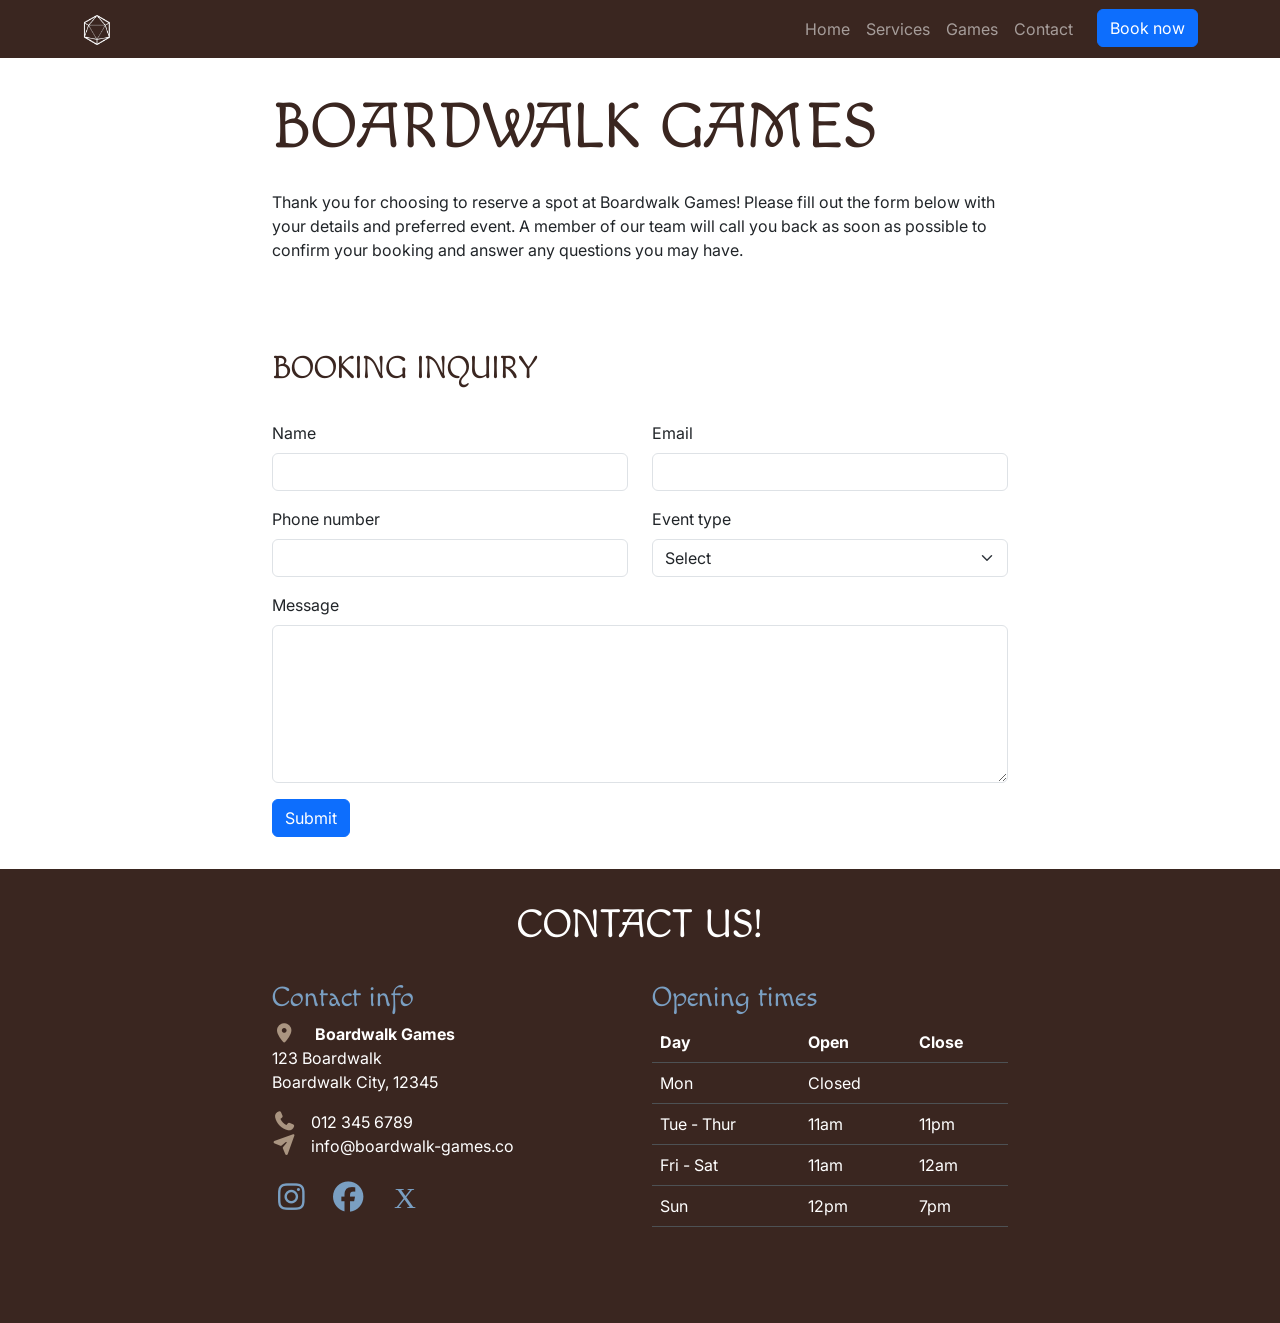
==== booking.html @ da24de38 "Add the booking page" ====
<!DOCTYPE html>
<html lang="en">

<head>
    <meta charset="UTF-8">
    <meta name="viewport" content="width=device-width, initial-scale=1.0">
    <meta name="description"
        content="Boardwalk Games, your ultimate gaming retreat! Perfect for casual gamers, enthusiasts, and student gatherings. Visit us for your next adventure in board gaming.">
    <title>Boardwalk Games | Booking inquiry</title> <!-- favicon -->
    <link rel="apple-touch-icon" sizes="180x180" href="assets/favicon/apple-touch-icon.png">
    <link rel="icon" type="image/png" sizes="32x32" href="assets/favicon/favicon-32x32.png">
    <link rel="icon" type="image/png" sizes="16x16" href="assets/favicon/favicon-16x16.png">
    <!-- stylesheet -->
    <link rel="stylesheet" href="vendor/bootstrap/bootstrap.min.css">
    <link rel="stylesheet" href="assets/css/style.css">
    <!-- Font-Awesome stylesheet -->
    <link rel="stylesheet" href="vendor/font-awesome/css/all.min.css">
</head>

<!-- Classes on body work with mt-auto on footer to keep it down at the bottom -->

<body class="d-flex flex-column min-vh-100">

    <!-- Navigation bar -->
    <nav id="navbar" class="navbar navbar-expand-lg" data-bs-theme="dark">
        <div class="container">
            <a class="navbar-brand" href=".">
                <img src="assets/images/logo-sm-white.png" alt="Boardwalk Games logo" class="logo">
            </a>
            <button class="navbar-toggler" type="button" data-bs-toggle="collapse"
                data-bs-target="#navbarSupportedContent" aria-controls="navbarSupportedContent" aria-expanded="false"
                aria-label="Toggle navigation">
                <span class="navbar-toggler-icon"></span>
            </button>
            <div class="collapse navbar-collapse" id="navbarSupportedContent">
                <ul class="navbar-nav ms-auto">
                    <li class="nav-item">
                        <a class="nav-link" href=".">Home</a>
                    </li>
                    <li class="nav-item">
                        <a class="nav-link" href="./#services">Services</a>
                    </li>
                    <li class="nav-item">
                        <a class="nav-link" href="game-library.html">Games</a>
                    </li>
                    <li class="nav-item">
                        <a class="nav-link" href="#contact">Contact</a>
                    </li>
                    <li class="nav-item">
                        <a class="btn btn-primary ms-lg-3" href="booking.html" aria-current="page">Book now</a>
                    </li>
                </ul>
            </div>
        </div>
    </nav>

    <!-- header section -->
    <header id="header" class="container section">
        <div class="row justify-content-center">
            <div class="col-12 col-md-8 text-center text-xl-start">
                <h1 class="display-3">Boardwalk Games</h1>
                <p class="my-4">
                    Thank you for choosing to reserve a spot at Boardwalk Games! Please
                    fill out the form below with your details and preferred event. A
                    member of our team will call you back as soon as possible to confirm
                    your booking and answer any questions you may have.
                </p>
            </div>
        </div>
    </header>

    <main>
        <!-- Booking inquiry form section -->
        <section id="booking-form" class="container section">
            <div class="row justify-content-center">
                <div class="col-12 col-md-8">
                    <h2>Booking inquiry</h2>
                    <form>
                        <div class="row">
                            <div class="col-12 col-lg-6 mb-3">
                                <label for="name" class="form-label">Name</label>
                                <input class="form-control" id="name" name="name" type="text" required>
                            </div>
                            <div class="col-12 col-lg-6 mb-3">
                                <label for="email" class="form-label">Email</label>
                                <input class="form-control" id="email" name="email" type="email" required>
                            </div>
                            <div class="col-12 col-lg-6 mb-3">
                                <label for="phone" class="form-label">Phone number</label>
                                <input class="form-control" id="phone" name="phone" type="text" required>
                            </div>
                            <div class="col-12 col-lg-6 mb-3">
                                <label for="event-type" class="form-label">Event type</label>
                                <select id="event-type" class="form-select" name="event-type" required>
                                    <option value="" selected>Select</option>
                                    <option value="regular-play">Reserve a table</option>
                                    <option value="dnd">Dungeons & Dragons</option>
                                    <option value="retro-night">Retro Game Night</option>
                                    <option value="tournament">Tournament</option>
                                    <option value="kids-party">Kids party</option>
                                </select>
                            </div>
                            <div class="col-12 mb-3">
                                <label for="message" class="form-label">Message</label>
                                <textarea class="form-control" rows="6" id="message" name="message" required></textarea>
                            </div>
                        </div>

                        <button type="submit" class="btn btn-primary">Submit</button>
                    </form>
                </div>
            </div>
        </section>
    </main>

    <!-- footer - contact section -->
    <footer id="contact" class="mt-auto">
        <div class="container section">
            <div class="row justify-content-center">
                <div class="col-12 text-center">
                    <h2 class="display-6">Contact us!</h2>
                </div>
                <!-- Contact info -->
                <div class="col-12 col-md-6 col-xl-4">
                    <h3 class="subheading-colour">Contact info</h3>
                    <address>
                        <i class="fa-solid fa-location-dot"></i> <strong>Boardwalk Games</strong><br>
                        123 Boardwalk<br>
                        Boardwalk City, 12345<br>
                    </address>
                    <p><i class="fa-solid fa-phone"></i>012 345 6789<br>
                        <i class="fa-solid fa-paper-plane"></i>info@boardwalk-games.co
                    </p>
                    <div class="social-links my-4">
                        <a href="https://www.instagram.com/" target="_blank" rel="noopener"
                            aria-label="Visit our Instagram page (opens in a new tab)"><i
                                class="fa-brands fa-instagram"></i></a>
                        <a href="https://www.facebook.com/" target="_blank" rel="noopener"
                            aria-label="Visit our Facebook page (opens in a new tab)"><i
                                class="fa-brands fa-facebook"></i></a>
                        <a href="https://x.com/" target="_blank" rel="noopener"
                            aria-label="Visit our X page (opens in a new tab)"><i class="fa-brands fa-x"></i></a>
                    </div>
                </div>
                <!-- Opening times -->
                <div class="col-12 col-md-6 col-xl-4">
                    <h3 class="subheading-colour">Opening times</h3>
                    <table class="table table-dark">
                        <tr>
                            <th>Day</th>
                            <th>Open</th>
                            <th>Close</th>
                        </tr>
                        <tr>
                            <td>Mon</td>
                            <td>Closed</td>
                            <td></td>
                        </tr>
                        <tr>
                            <td>Tue - Thur</td>
                            <td>11am</td>
                            <td>11pm</td>
                        </tr>
                        <tr>
                            <td>Fri - Sat</td>
                            <td>11am</td>
                            <td>12am</td>
                        </tr>
                        <tr>
                            <td>Sun</td>
                            <td>12pm</td>
                            <td>7pm</td>
                        </tr>
                    </table>
                </div>
            </div>
        </div>
    </footer>

    <script src="vendor/bootstrap/bootstrap.bundle.min.js"></script>
</body>

</html>
---- assets/css/style.css ----
@import url("https://fonts.bunny.net/css?family=inter:400,400i,700,700i|macondo:400");

:root {
    --primary-font: "Inter", sans-serif;
    --secondary-font: "Macondo", cursive;
    --primary-colour: #3a2620; /* dark brown */
    --secondary-colour: #aa9581; /* light brown */
    --highlight-colour: #416a8e; /* blue */
    --highlight-colour-light: #7a9fc2; /* light blue */
}

body {
    font-family: var(--primary-font);
}

h1,
h2,
h3 {
    font-family: var(--secondary-font);
    color: var(--primary-colour);
}

h1,
h2 {
    text-transform: uppercase;
}

h2 {
    margin-bottom: 2rem;
}

.subheading-colour {
    color: var(--highlight-colour);
}

.section {
    margin-top: 2rem;
    margin-bottom: 2rem;
}

/* navbar */
#navbar {
    background-color: var(--primary-colour);
}

#navbar .logo {
    width: 30px;
}

/* header */

#header .lead {
    font-family: var(--secondary-font);
}

/* services */

#services .card-footer {
    font-weight: bold;
    color: var(--highlight-colour);
    background-color: transparent;
}

#services .card {
    margin-bottom: 1.5rem;
}

/* games library */

.games .card-footer {
    background-color: transparent;
    border-width: 0;
}

.games .card {
    margin-bottom: 1.5rem;
}

.games .game-data-caption
{
    font-style: italic;
}

/* footer */

#contact {
    background-color: var(--primary-colour);
    color: white;
    padding-bottom: 3rem;
}

#contact h2 {
    color: white;
}

#contact .subheading-colour {
    color: var(--highlight-colour-light);
}

#contact i {
    color: var(--secondary-colour);
    font-size: 1.2rem;
    margin-right: 15px;
}

#contact .social-links i {
    color: var(--highlight-colour-light);
    font-size: 1.9rem;
    transition: color 0.3s ease-in-out;
}

#contact .social-links i:hover {
    color: var(--secondary-colour);
}

#contact .table-dark * {
    background-color: transparent;
}

/* Medium devices, tablets and up */
@media screen and (min-width: 768px) {
    /* Make the services cards the same height so the bases align */
    #services .card-body {
        min-height: 190px;
    }

    /* Make the game cards the same height so the bases align */
    #fav-games .card-body {
        min-height: 215px;
    }
}

/* Large devices, small laptops and up */
@media screen and (min-width: 992px) {
    /* Make the services cards the same height so the bases align */
    #services .card-body {
        min-height: auto;
    }

    /* Make the game cards the same height so the bases align */
    #fav-games .card-body {
        min-height: auto;
    }
}

/* Extra-large devices, laptops and up */
@media screen and (min-width: 1200px) {
    /* Make the services cards the same height so the bases align */
    #services .card-body {
        min-height: 220px;
    }

    /* Make the game cards the same height so the bases align */
    #fav-games .card-body {
        min-height: 270px;
    }
}

/* Extra-extra-large devices, larger laptops and up */
@media screen and (min-width: 1400px) {
    /* Make the services cards the same height so the bases align */
    #services .card-body {
        min-height: 200px;
    }

    /* Make the game cards the same height so the bases align */
    #new-games .card-body {
        min-height: 195px;
    }
    #fav-games .card-body {
        min-height: 220px;
    }
}

/* grid visualisation CSS for testing */
/*
.container,
.row {
    border: 2px solid black;
}

.col-12 {
    border: 2px solid white;
    background-color: lightgray;
}
*/
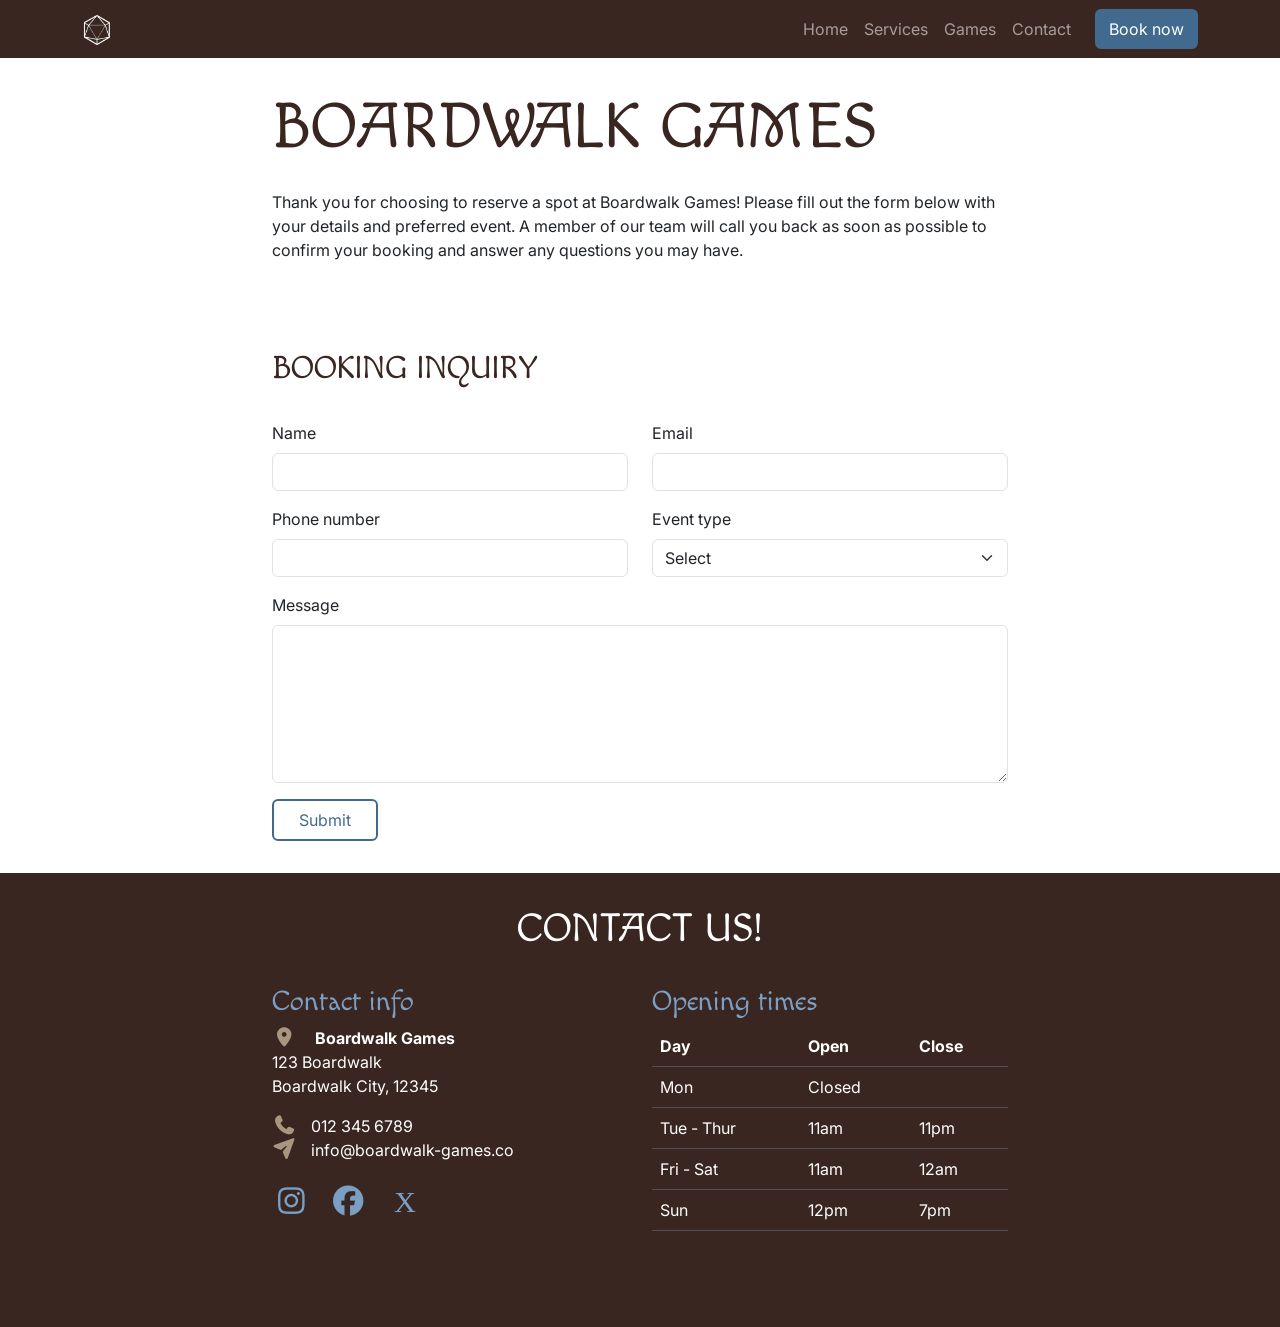
==== commit db818f71: "Style buttons to harmonise with rest of design" ====
--- a/booking.html
+++ b/booking.html
@@ -47,7 +47,7 @@
                         <a class="nav-link" href="#contact">Contact</a>
                     </li>
                     <li class="nav-item">
-                        <a class="btn btn-primary ms-lg-3" href="booking.html" aria-current="page">Book now</a>
+                        <a class="btn custom-button-filled ms-lg-3" href="booking.html" aria-current="page">Book now</a>
                     </li>
                 </ul>
             </div>
@@ -75,7 +75,7 @@
             <div class="row justify-content-center">
                 <div class="col-12 col-md-8">
                     <h2>Booking inquiry</h2>
-                    <form>
+                    <form action="success.html">
                         <div class="row">
                             <div class="col-12 col-lg-6 mb-3">
                                 <label for="name" class="form-label">Name</label>
@@ -106,7 +106,7 @@
                             </div>
                         </div>
 
-                        <button type="submit" class="btn btn-primary">Submit</button>
+                        <button type="submit" class="btn custom-button-outline">Submit</button>
                     </form>
                 </div>
             </div>
--- a/assets/css/style.css
+++ b/assets/css/style.css
@@ -38,6 +38,32 @@
     margin-bottom: 2rem;
 }
 
+/* buttons */
+
+.custom-button-filled {
+    border: 2px solid var(--highlight-colour);
+    background-color: var(--highlight-colour);
+    color: white;
+}
+
+.custom-button-filled:hover {
+    border: 2px solid var(--secondary-colour);
+    background-color: var(--secondary-colour);
+    color: white;
+}
+
+.custom-button-outline {
+    border: 2px solid var(--highlight-colour);
+    color: var(--highlight-colour);
+    background-color: transparent;
+    padding: 7px 25px;
+}
+
+.custom-button-outline:hover {
+    color: white;
+    background-color: var(--highlight-colour);
+}
+
 /* navbar */
 #navbar {
     background-color: var(--primary-colour);
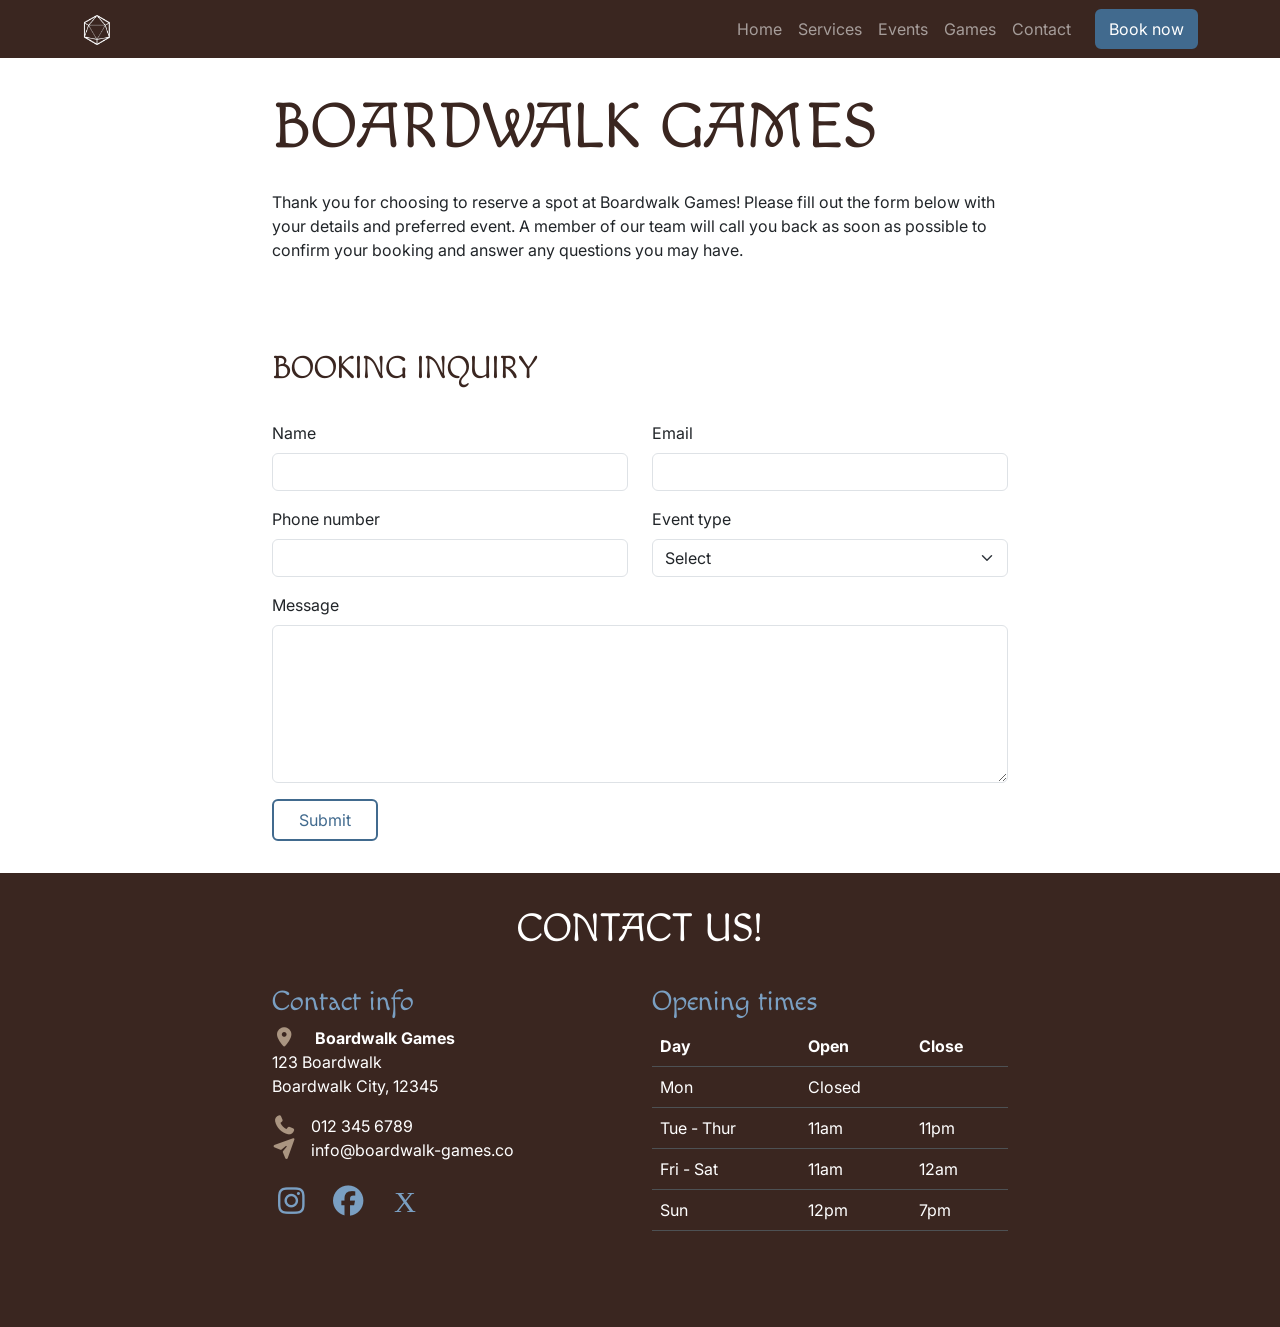
==== commit 224e35b5: "Add events section to home page" ====
--- a/booking.html
+++ b/booking.html
@@ -39,6 +39,9 @@
                     </li>
                     <li class="nav-item">
                         <a class="nav-link" href="./#services">Services</a>
+                    </li>
+                    <li class="nav-item">
+                        <a class="nav-link" href="./#events">Events</a>
                     </li>
                     <li class="nav-item">
                         <a class="nav-link" href="game-library.html">Games</a>
--- a/assets/css/style.css
+++ b/assets/css/style.css
@@ -46,6 +46,7 @@
     color: white;
 }
 
+.custom-button-filled:focus-visible,
 .custom-button-filled:hover {
     border: 2px solid var(--secondary-colour);
     background-color: var(--secondary-colour);
@@ -59,6 +60,7 @@
     padding: 7px 25px;
 }
 
+.custom-button-outline:focus-visible,
 .custom-button-outline:hover {
     color: white;
     background-color: var(--highlight-colour);
@@ -89,6 +91,12 @@
 
 #services .card {
     margin-bottom: 1.5rem;
+}
+
+/* events */
+
+#events td:first-child {
+  font-weight: bold;
 }
 
 /* games library */
@@ -141,6 +149,17 @@
 
 #contact .table-dark * {
     background-color: transparent;
+}
+
+/* Tiny devices */
+@media screen and (max-width: 576px) {
+    #events table {
+        font-size: smaller;
+    }
+
+    #discount-button {
+        width: 100%;
+    }
 }
 
 /* Medium devices, tablets and up */
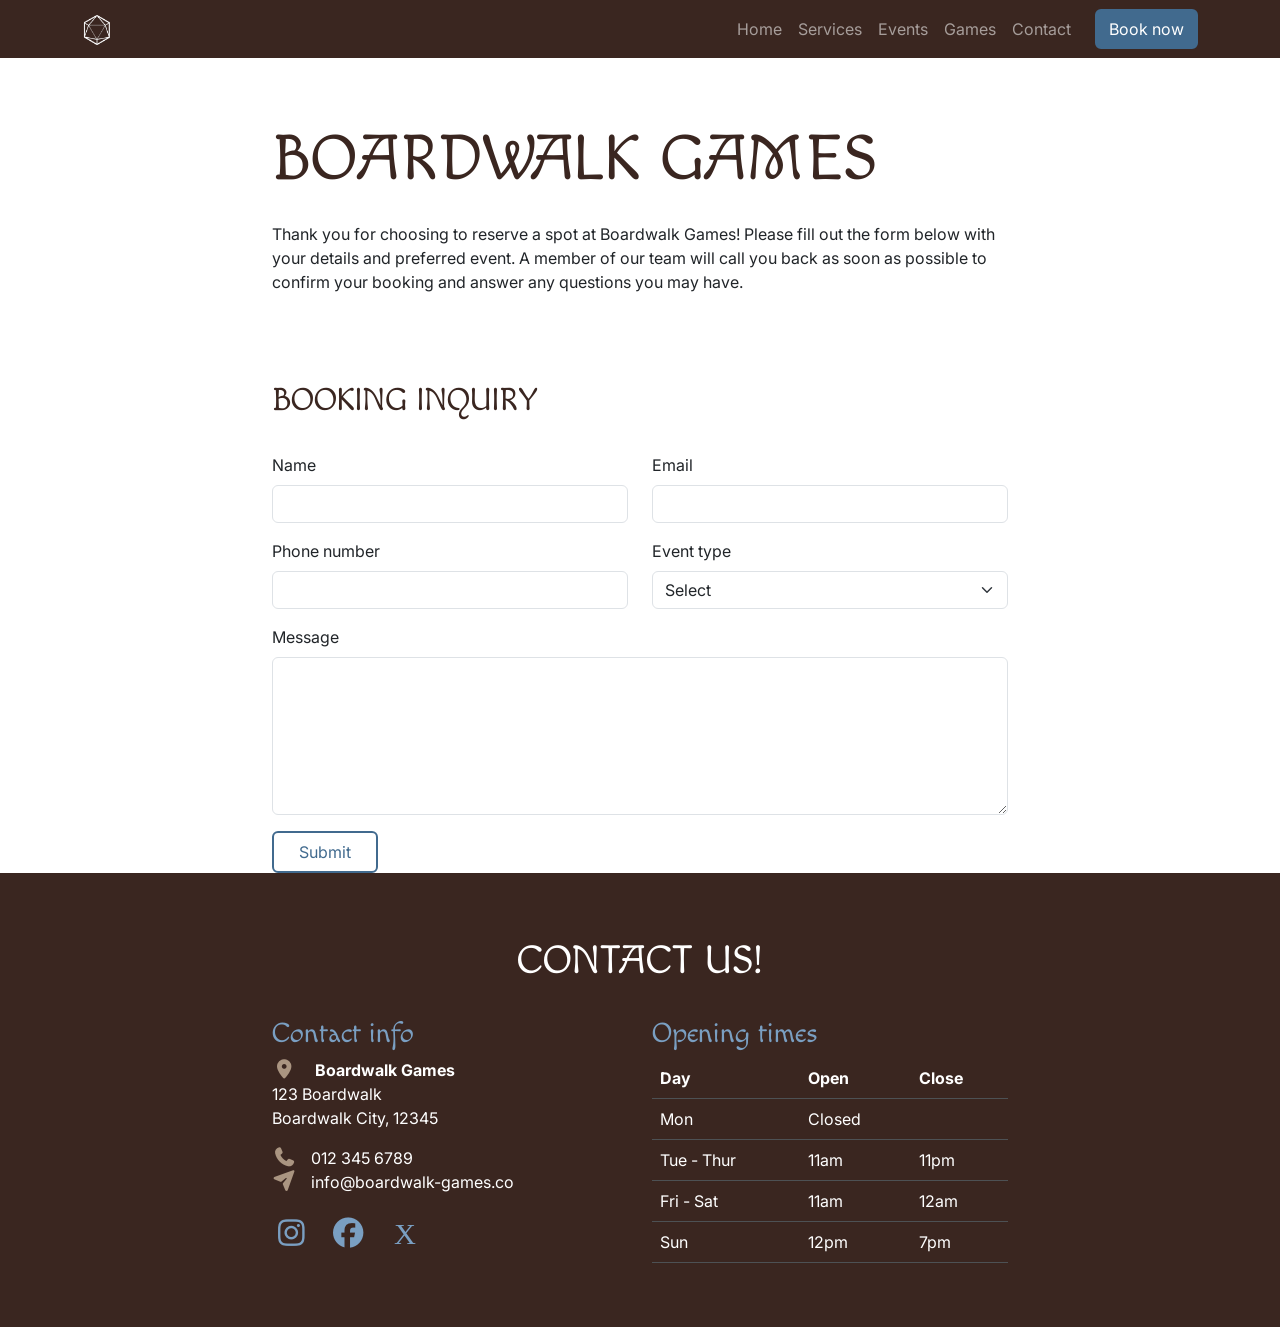
==== commit cc1ab6fc: "Fix the navbar to the top of the viewport" ====
--- a/booking.html
+++ b/booking.html
@@ -22,7 +22,7 @@
 <body class="d-flex flex-column min-vh-100">
 
     <!-- Navigation bar -->
-    <nav id="navbar" class="navbar navbar-expand-lg" data-bs-theme="dark">
+    <nav id="navbar" class="navbar navbar-expand-lg fixed-top" data-bs-theme="dark">
         <div class="container">
             <a class="navbar-brand" href=".">
                 <img src="assets/images/logo-sm-white.png" alt="Boardwalk Games logo" class="logo">
--- a/assets/css/style.css
+++ b/assets/css/style.css
@@ -11,6 +11,7 @@
 
 body {
     font-family: var(--primary-font);
+    padding-top: 57.55px; /* Leave room for the fixed navbar */
 }
 
 h1,
@@ -34,8 +35,7 @@
 }
 
 .section {
-    margin-top: 2rem;
-    margin-bottom: 2rem;
+    padding-top: 4rem;
 }
 
 /* buttons */
@@ -216,16 +216,3 @@
         min-height: 220px;
     }
 }
-
-/* grid visualisation CSS for testing */
-/*
-.container,
-.row {
-    border: 2px solid black;
-}
-
-.col-12 {
-    border: 2px solid white;
-    background-color: lightgray;
-}
-*/
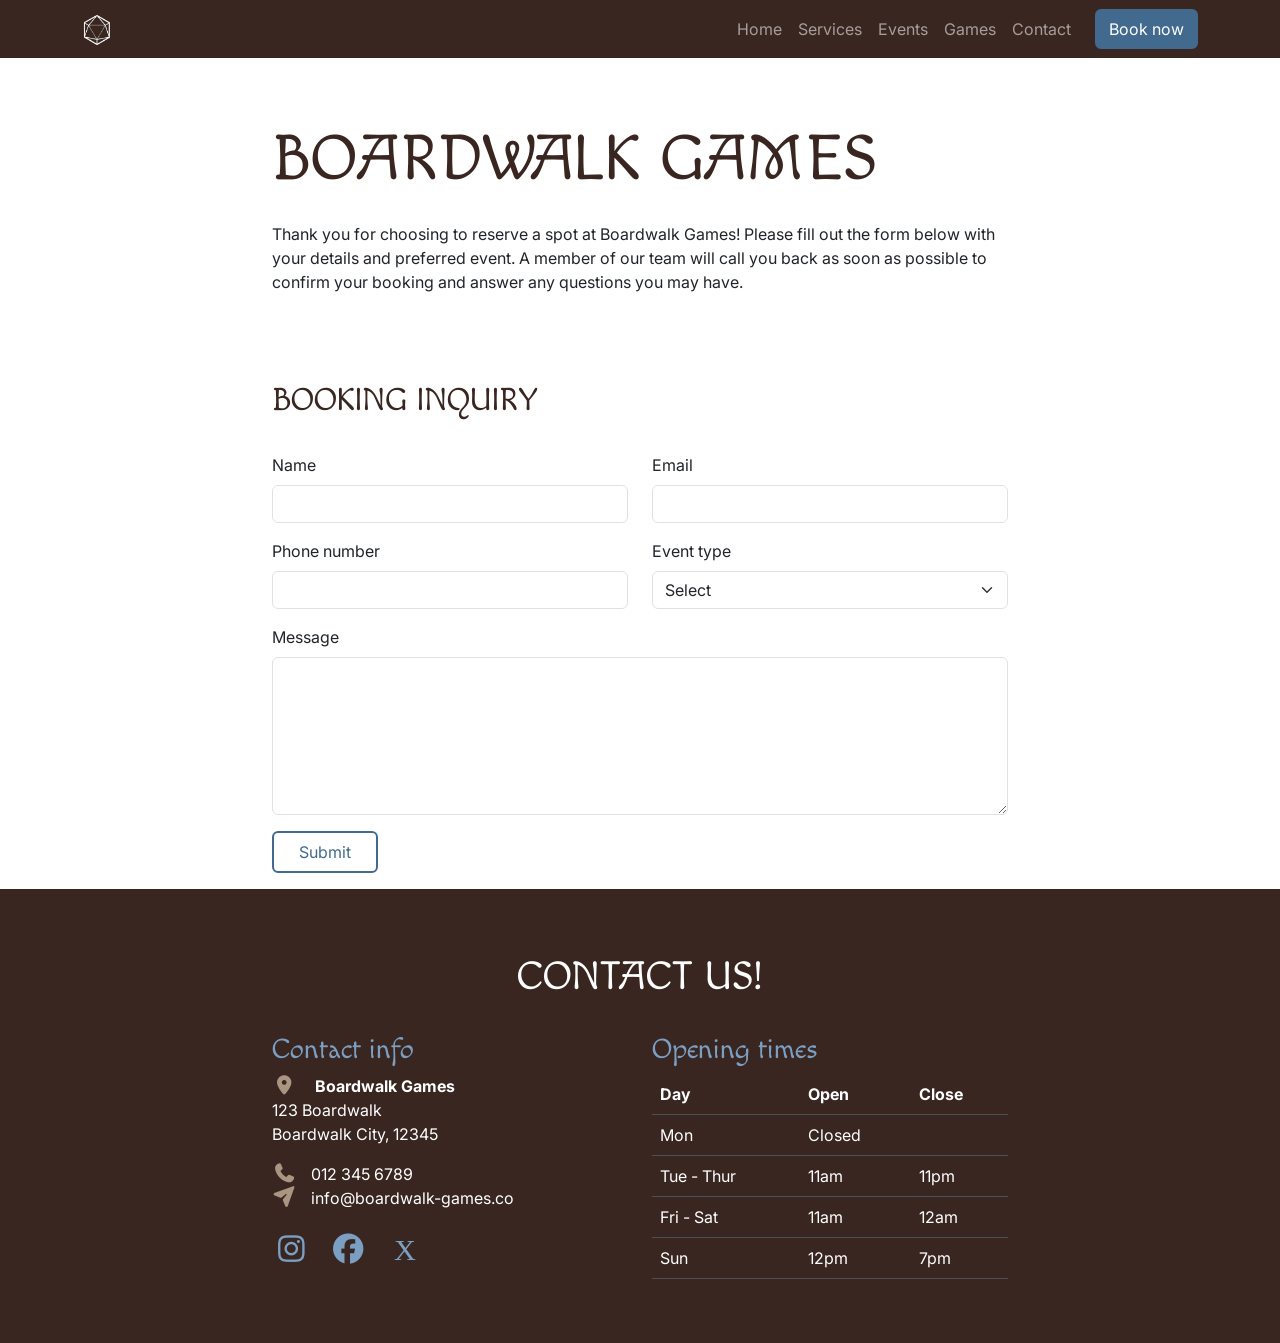
==== commit f2fbbb63: "Add some space below the Submit button" ====
--- a/booking.html
+++ b/booking.html
@@ -109,7 +109,7 @@
                             </div>
                         </div>
 
-                        <button type="submit" class="btn custom-button-outline">Submit</button>
+                        <button type="submit" class="btn custom-button-outline mb-3">Submit</button>
                     </form>
                 </div>
             </div>
--- a/assets/css/style.css
+++ b/assets/css/style.css
@@ -140,6 +140,7 @@
 #contact .social-links i {
     color: var(--highlight-colour-light);
     font-size: 1.9rem;
+    -webkit-transition: color 0.3s ease-in-out;
     transition: color 0.3s ease-in-out;
 }
 
